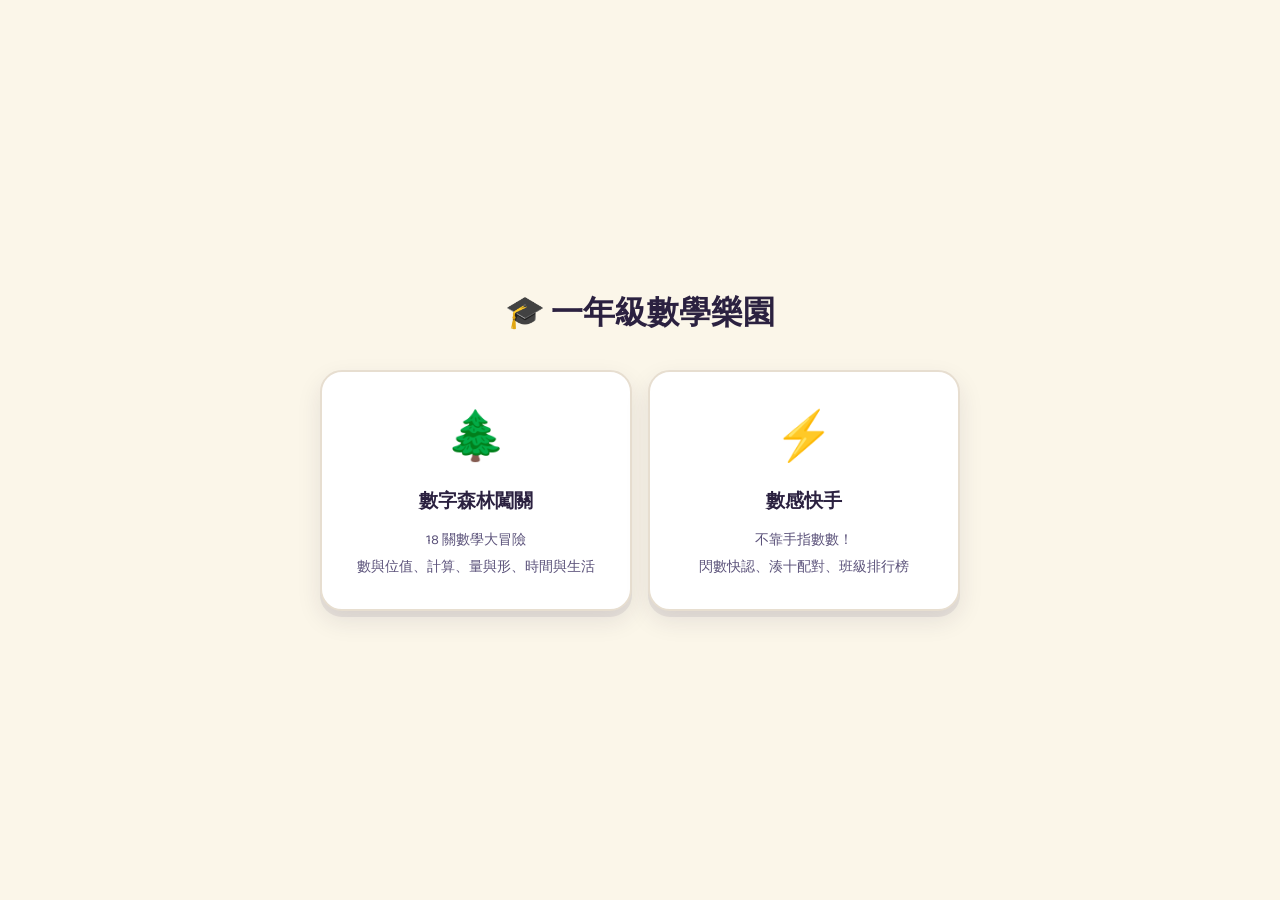
==== grade1/index.html @ 738d30f3 "Merge math-grade1-forest and math-grade2-number-sense into one repo" ====
<!doctype html>
<html>
<head>
<meta charset="utf-8">
<meta name="viewport" content="width=device-width, initial-scale=1">
<title>一年級數學樂園</title>
<link rel="preconnect" href="https://fonts.googleapis.com">
<link href="https://fonts.googleapis.com/css2?family=Baloo+2:wght@600;700;800&display=swap" rel="stylesheet">
<style>
  :root{
    --ink:#2b2140; --ink-soft:#5b527a; --bg:#fbf6e9; --bg2:#eef5e6;
    --card:#ffffff; --card-border:#e7ded0; --accent:#ff6b4a; --accent-ink:#ffffff; --accent2:#2f9e8f;
    --shadow: 0 6px 0 rgba(43,33,64,0.08), 0 10px 24px rgba(43,33,64,0.10);
  }
  @media (prefers-color-scheme: dark){
    :root{
      --ink:#f1ece0; --ink-soft:#c9c2df; --bg:#1b2420; --bg2:#212c26;
      --card:#26332c; --card-border:#3a4a40; --accent:#ff8a68; --accent-ink:#26170f; --accent2:#4bc2b0;
      --shadow: 0 6px 0 rgba(0,0,0,0.25), 0 10px 24px rgba(0,0,0,0.35);
    }
  }
  *{box-sizing:border-box;}
  body{
    margin:0; background:var(--bg); color:var(--ink); min-height:100vh;
    font-family:"Baloo 2","PingFang TC","Microsoft JhengHei","Heiti TC",-apple-system,sans-serif;
    display:flex; align-items:center; justify-content:center; padding:24px;
  }
  .wrap{ max-width:640px; width:100%; text-align:center; }
  h1{ font-size:clamp(24px,5vw,32px); font-weight:800; margin:0 0 30px; }
  .cards{ display:grid; grid-template-columns:1fr; gap:16px; }
  @media (min-width:520px){ .cards{ grid-template-columns:1fr 1fr; } }
  a.card{
    display:flex; flex-direction:column; align-items:center; gap:10px;
    background:var(--card); border:2px solid var(--card-border); border-radius:22px;
    padding:28px 18px; text-decoration:none; color:var(--ink); box-shadow:var(--shadow);
    transition:transform .08s ease;
  }
  a.card:active{ transform:translateY(3px); box-shadow:none; }
  a.card .icon{ font-size:48px; }
  a.card .title{ font-size:19px; font-weight:800; }
  a.card .desc{ font-size:14px; color:var(--ink-soft); line-height:1.9; }
</style>
</head>
<body>
<div class="wrap">
  <h1>🎓 一年級數學樂園</h1>
  <div class="cards">
    <a class="card" href="number-forest.html">
      <span class="icon">🌲</span>
      <span class="title">數字森林闖關</span>
      <span class="desc">18 關數學大冒險<br>數與位值、計算、量與形、時間與生活</span>
    </a>
    <a class="card" href="number-sense.html">
      <span class="icon">⚡</span>
      <span class="title">數感快手</span>
      <span class="desc">不靠手指數數！<br>閃數快認、湊十配對、班級排行榜</span>
    </a>
  </div>
</div>
</body>
</html>
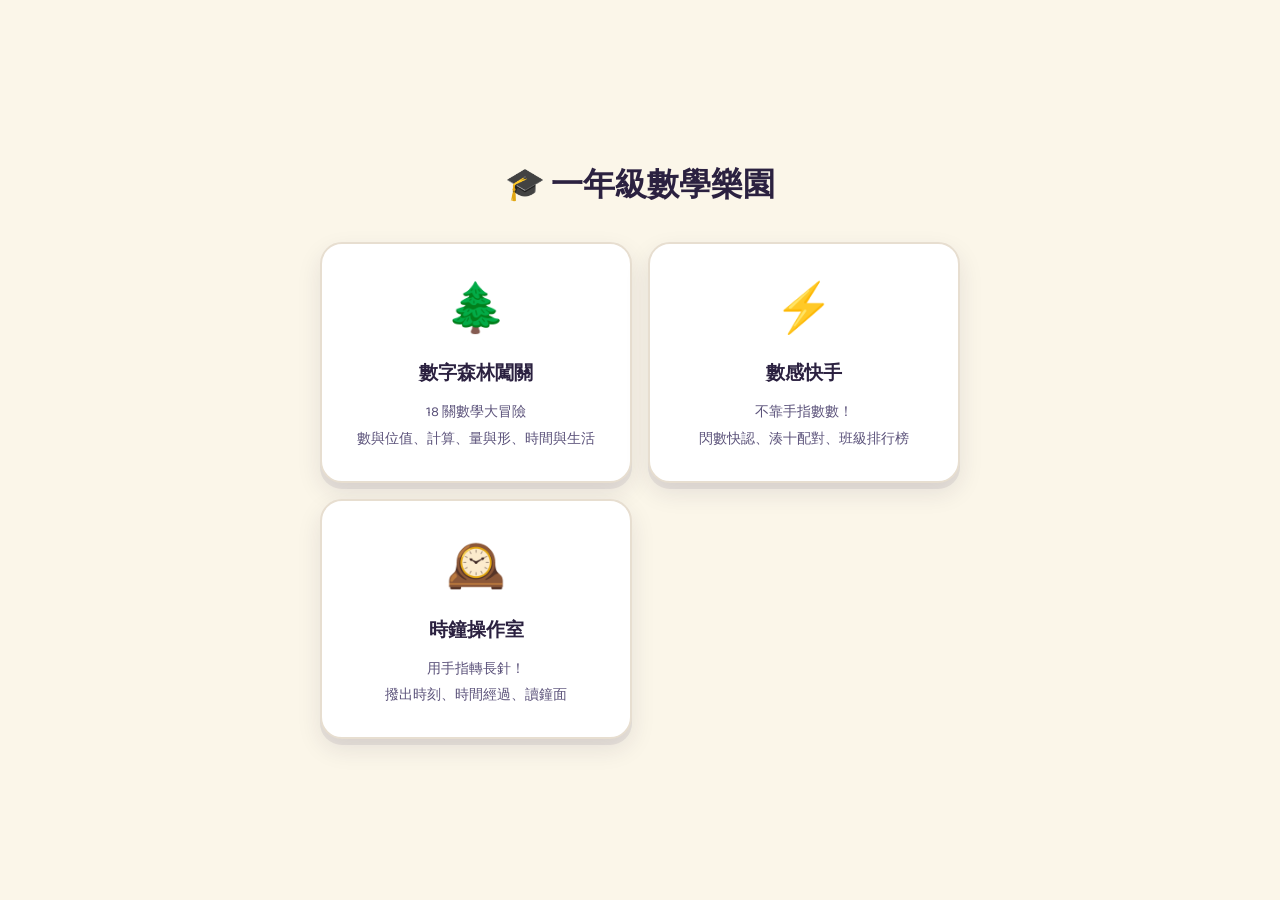
==== commit 7df91ee0: "Add 時鐘操作室 (clock-lab) for grade 1 互動時鐘：拖動長針，短針連動，讓孩子親手操作理解整點、半點與時間經過。 四種模式：自由撥撥看（可投影教學）、撥出時刻、時間經過（親手" ====
--- a/grade1/index.html
+++ b/grade1/index.html
@@ -55,6 +55,11 @@
       <span class="title">數感快手</span>
       <span class="desc">不靠手指數數！<br>閃數快認、湊十配對、班級排行榜</span>
     </a>
+    <a class="card" href="clock-lab.html">
+      <span class="icon">🕰️</span>
+      <span class="title">時鐘操作室</span>
+      <span class="desc">用手指轉長針！<br>撥出時刻、時間經過、讀鐘面</span>
+    </a>
   </div>
 </div>
 </body>
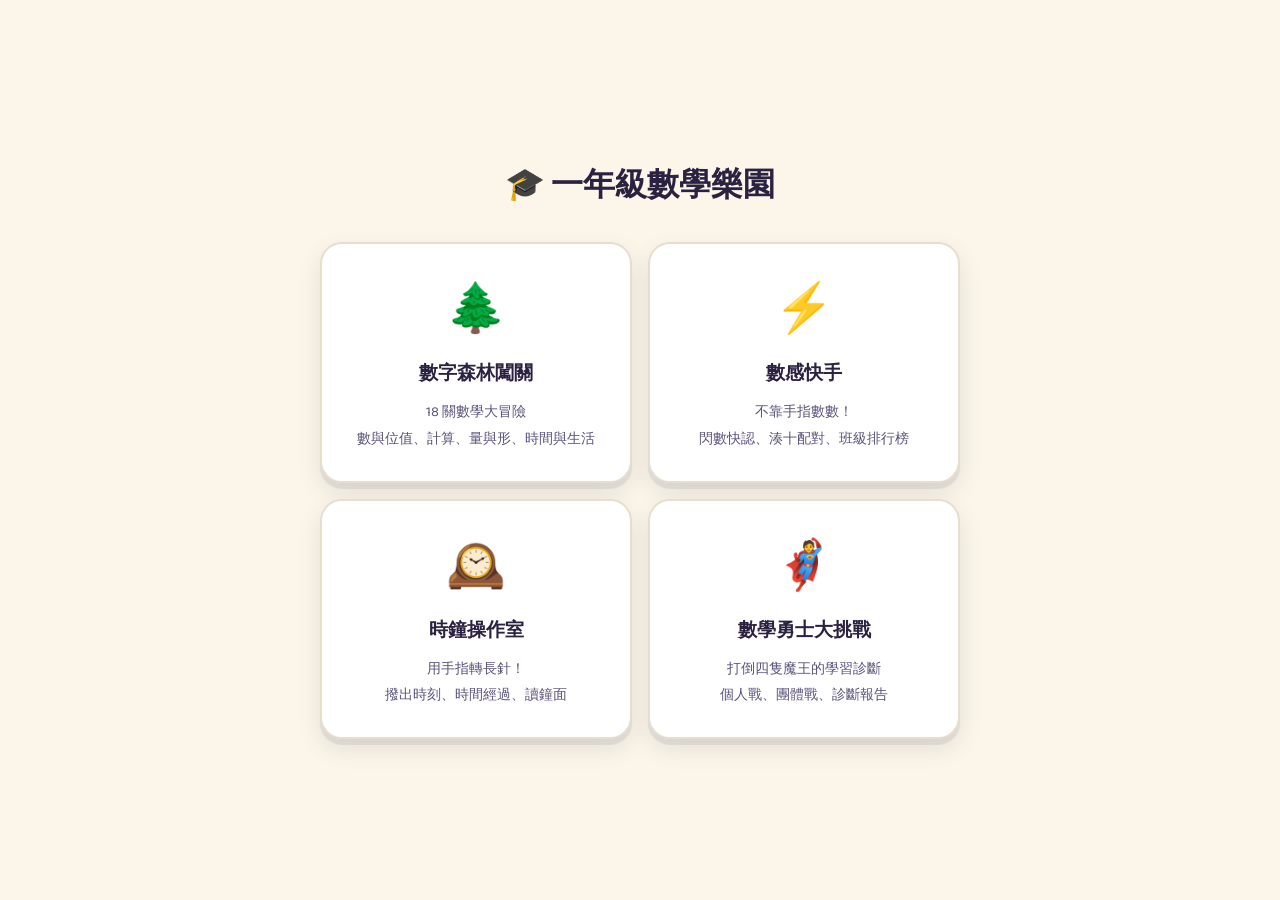
==== commit 5995a28a: "Add 數學勇士大挑戰 (grade 1 diagnostic game) Game-style learning diagnostic for grade 1 math with individua" ====
--- a/grade1/index.html
+++ b/grade1/index.html
@@ -60,6 +60,11 @@
       <span class="title">時鐘操作室</span>
       <span class="desc">用手指轉長針！<br>撥出時刻、時間經過、讀鐘面</span>
     </a>
+    <a class="card" href="diagnostic.html">
+      <span class="icon">🦸</span>
+      <span class="title">數學勇士大挑戰</span>
+      <span class="desc">打倒四隻魔王的學習診斷<br>個人戰、團體戰、診斷報告</span>
+    </a>
   </div>
 </div>
 </body>
